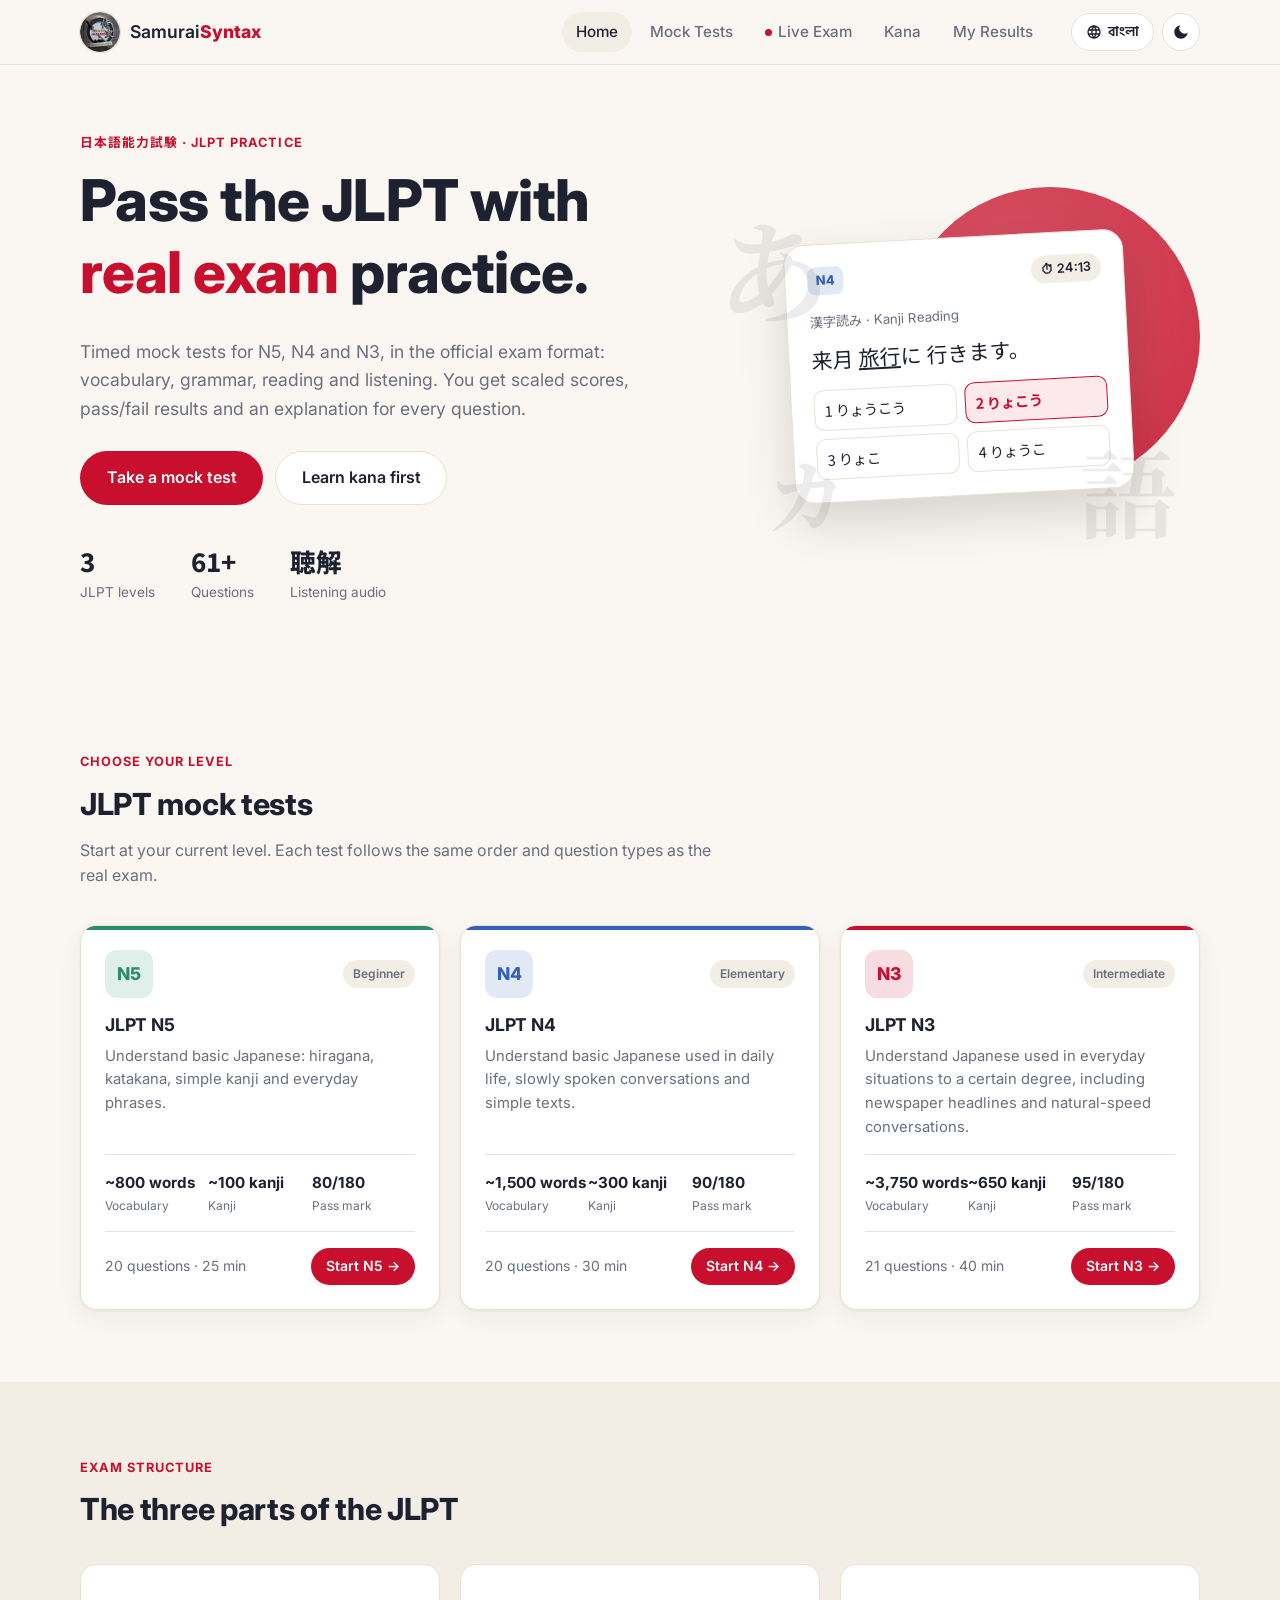
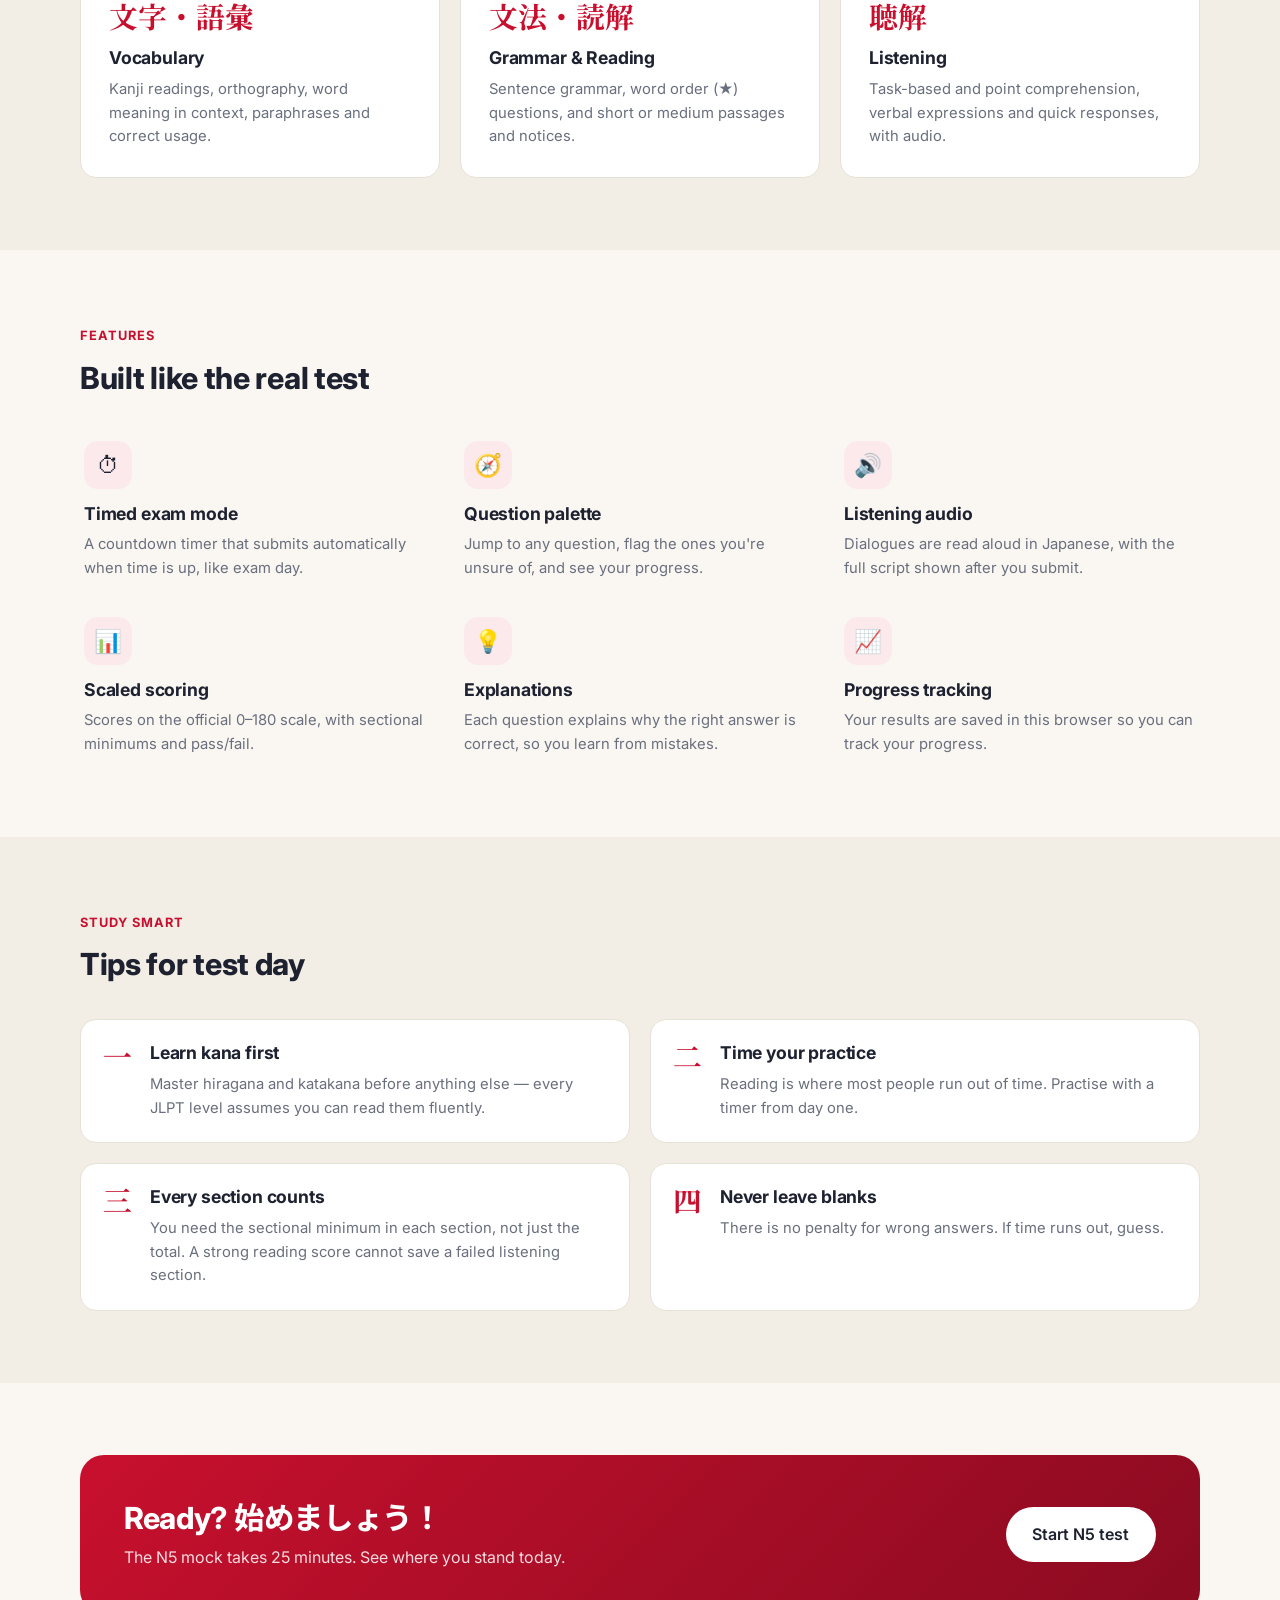
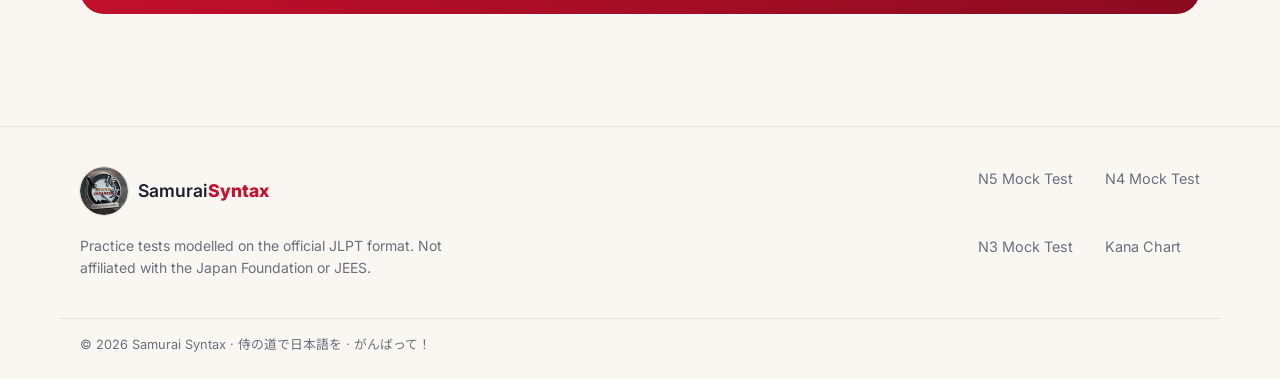
==== index.html @ bc988da0 "Samurai Syntax JLPT mock test site with N5 model tests 01-03 Co-Authored-By: Claude Opus 5.5 <norepl" ====
<!DOCTYPE html>
<html lang="en">
<head>
  <meta charset="UTF-8">
  <meta name="viewport" content="width=device-width, initial-scale=1.0">
  <title>Samurai Syntax — JLPT Mock Tests</title>
  <meta name="description" content="Samurai Syntax — free JLPT N5, N4 and N3 mock tests with timer, listening audio, scaled scoring and detailed explanations.">
  <link rel="icon" type="image/png" sizes="32x32" href="images/favicon-32.png">
  <link rel="icon" type="image/png" sizes="192x192" href="images/favicon-192.png">
  <link rel="apple-touch-icon" href="images/favicon-180.png">
  <link rel="preconnect" href="https://fonts.googleapis.com">
  <link rel="preconnect" href="https://fonts.gstatic.com" crossorigin>
  <link href="https://fonts.googleapis.com/css2?family=Inter:wght@400;500;600;700;800&family=Hind+Siliguri:wght@400;500;600;700&family=Noto+Sans+JP:wght@400;500;700&family=Noto+Serif+JP:wght@600;700&display=swap" rel="stylesheet">
  <link rel="stylesheet" href="style.css">
  <script>
    // Apply saved theme before paint to avoid a flash
    try {
      const t = localStorage.getItem('nd-theme');
      if (t) document.documentElement.dataset.theme = t;
      document.documentElement.lang = localStorage.getItem('nd-lang') || 'en';
    } catch (e) {}
  </script>
</head>
<body>
  <header class="nav">
    <div class="nav-inner">
      <a href="#/" class="logo">
        <img class="logo-mark" src="images/favicon-192.png" alt="Samurai Syntax logo" width="40" height="40">
        <span class="logo-text">Samurai<b>Syntax</b></span>
      </a>
      <nav class="nav-links" id="navLinks">
        <a href="#/" data-route="home" data-i18n="nav.home">Home</a>
        <a href="#/tests" data-route="tests" data-i18n="nav.tests">Mock Tests</a>
        <a href="#/live" data-route="live" data-i18n="nav.live" class="nav-live">Live Exam</a>
        <a href="#/study" data-route="study" data-i18n="nav.study">Kana</a>
        <a href="#/history" data-route="history" data-i18n="nav.history">My Results</a>
      </nav>
      <div class="nav-actions">
        <button class="lang-btn" id="langToggle" data-i18n-attr="aria-label:lang.title">
          <svg viewBox="0 0 24 24" width="16" height="16" aria-hidden="true"><path fill="none" stroke="currentColor" stroke-width="2" stroke-linecap="round" stroke-linejoin="round" d="M12 21a9 9 0 1 0 0-18 9 9 0 0 0 0 18zM3.6 9h16.8M3.6 15h16.8M12 3a14 14 0 0 1 0 18M12 3a14 14 0 0 0 0 18"/></svg>
          <span data-i18n="lang.switch">বাংলা</span>
        </button>
        <button class="icon-btn" id="themeToggle" data-i18n-attr="aria-label:theme" aria-label="Toggle dark mode" title="Toggle dark mode">
          <svg class="i-moon" viewBox="0 0 24 24" width="18" height="18"><path fill="currentColor" d="M21 12.8A9 9 0 1 1 11.2 3a7 7 0 0 0 9.8 9.8z"/></svg>
          <svg class="i-sun" viewBox="0 0 24 24" width="18" height="18"><circle cx="12" cy="12" r="4.5" fill="currentColor"/><g stroke="currentColor" stroke-width="2" stroke-linecap="round"><path d="M12 2v2M12 20v2M4.9 4.9l1.4 1.4M17.7 17.7l1.4 1.4M2 12h2M20 12h2M4.9 19.1l1.4-1.4M17.7 6.3l1.4-1.4"/></g></svg>
        </button>
        <button class="icon-btn menu-btn" id="menuBtn" data-i18n-attr="aria-label:menu" aria-label="Open menu">
          <svg viewBox="0 0 24 24" width="20" height="20"><path stroke="currentColor" stroke-width="2" stroke-linecap="round" d="M4 7h16M4 12h16M4 17h16"/></svg>
        </button>
      </div>
    </div>
  </header>

  <main id="app"></main>

  <footer class="footer" id="footer">
    <div class="footer-inner">
      <div>
        <a href="#/" class="logo"><img class="logo-mark" src="images/favicon-192.png" alt="Samurai Syntax logo" width="40" height="40"><span class="logo-text">Samurai<b>Syntax</b></span></a>
        <p class="muted" data-i18n="footer.about">Practice tests modelled on the official JLPT format. Not affiliated with the Japan Foundation or JEES.</p>
      </div>
      <div class="footer-links">
        <a href="#/test/N5" data-i18n="footer.mock" data-i18n-arg="N5">N5 Mock Test</a>
        <a href="#/test/N4" data-i18n="footer.mock" data-i18n-arg="N4">N4 Mock Test</a>
        <a href="#/test/N3" data-i18n="footer.mock" data-i18n-arg="N3">N3 Mock Test</a>
        <a href="#/study" data-i18n="footer.kana">Kana Chart</a>
      </div>
    </div>
    <p class="footer-copy">© <span id="year"></span> Samurai Syntax · 侍の道で日本語を · がんばって！</p>
  </footer>

  <div class="modal" id="modal" hidden>
    <div class="modal-card" role="dialog" aria-modal="true">
      <h3 id="modalTitle"></h3>
      <p id="modalText"></p>
      <div class="modal-actions">
        <button class="btn btn-ghost" id="modalCancel" data-i18n="modal.cancel">Cancel</button>
        <button class="btn btn-primary" id="modalOk">OK</button>
      </div>
    </div>
  </div>

  <script src="data.js"></script>
  <script src="i18n.js"></script>
  <script src="live-config.js"></script>
  <script src="live.js"></script>
  <script src="app.js"></script>
</body>
</html>
---- style.css ----
/* ===== Design tokens ===== */
:root {
  --bg: #faf7f2;
  --bg-alt: #f3eee5;
  --surface: #ffffff;
  --ink: #1d2130;
  --muted: #6a6f7e;
  --line: #e7e1d6;
  --accent: #c8102e;
  --accent-ink: #ffffff;
  --accent-soft: #fbe9ec;
  --ok: #2e7d5b;
  --ok-soft: #e4f3ec;
  --bad: #c0392b;
  --bad-soft: #fbe7e4;
  --warn: #b7791f;
  --n5: #2e8b6e;
  --n4: #3461b8;
  --n3: #c8102e;
  --shadow: 0 1px 2px rgba(29, 33, 48, .05), 0 8px 24px rgba(29, 33, 48, .06);
  --radius: 16px;
  --font: 'Inter', 'Hind Siliguri', 'Noto Sans JP', system-ui, -apple-system, sans-serif;
  --font-jp: 'Noto Sans JP', 'Hiragino Kaku Gothic ProN', 'Yu Gothic', sans-serif;
  --font-serif: 'Noto Serif JP', serif;
  color-scheme: light;
}

@media (prefers-color-scheme: dark) {
  :root:not([data-theme="light"]) {
    --bg: #12141b;
    --bg-alt: #171a23;
    --surface: #1c1f2a;
    --ink: #ece9e2;
    --muted: #9a9eab;
    --line: #2b2f3c;
    --accent: #ff4d5e;
    --accent-ink: #1a0b0e;
    --accent-soft: #3a1a20;
    --ok: #4cc391;
    --ok-soft: #173229;
    --bad: #ff6b5e;
    --bad-soft: #3a1d1b;
    --warn: #f0b44c;
    --n5: #4cc391;
    --n4: #6f9bff;
    --n3: #ff4d5e;
    --shadow: 0 1px 2px rgba(0, 0, 0, .3), 0 8px 24px rgba(0, 0, 0, .25);
    color-scheme: dark;
  }
}

:root[data-theme="dark"] {
  --bg: #12141b;
  --bg-alt: #171a23;
  --surface: #1c1f2a;
  --ink: #ece9e2;
  --muted: #9a9eab;
  --line: #2b2f3c;
  --accent: #ff4d5e;
  --accent-ink: #1a0b0e;
  --accent-soft: #3a1a20;
  --ok: #4cc391;
  --ok-soft: #173229;
  --bad: #ff6b5e;
  --bad-soft: #3a1d1b;
  --warn: #f0b44c;
  --n5: #4cc391;
  --n4: #6f9bff;
  --n3: #ff4d5e;
  --shadow: 0 1px 2px rgba(0, 0, 0, .3), 0 8px 24px rgba(0, 0, 0, .25);
  color-scheme: dark;
}

/* ===== Base ===== */
*, *::before, *::after { box-sizing: border-box; }
html { scroll-behavior: smooth; }
body {
  margin: 0;
  font-family: var(--font);
  background: var(--bg);
  color: var(--ink);
  line-height: 1.6;
  -webkit-font-smoothing: antialiased;
  min-height: 100vh;
  display: flex;
  flex-direction: column;
}
main { flex: 1; }
a { color: inherit; text-decoration: none; }
h1, h2, h3 { line-height: 1.25; margin: 0 0 .5em; letter-spacing: -.01em; }
h1 { font-size: clamp(1.8rem, 4vw, 2.6rem); font-weight: 800; }
h2 { font-size: clamp(1.4rem, 3vw, 1.9rem); font-weight: 750; }
h3 { font-size: 1.1rem; font-weight: 700; }
p { margin: 0 0 1em; }
button { font: inherit; color: inherit; cursor: pointer; }
kbd {
  font-family: inherit; font-size: .75em; padding: 1px 6px;
  border: 1px solid var(--line); border-bottom-width: 2px; border-radius: 4px; background: var(--surface);
}
.jp { font-family: var(--font-jp); }
.muted { color: var(--muted); }
.small { font-size: .875rem; }
.center { text-align: center; }
.right { text-align: right; }
.mt-lg { margin-top: 1.75rem; }
.mt-xl { margin-top: 3rem; }
.accent { color: var(--accent); }
.container { width: 100%; max-width: 1160px; margin: 0 auto; padding: 0 20px; }
:focus-visible { outline: 2px solid var(--accent); outline-offset: 2px; }

/* ===== Buttons ===== */
.btn {
  display: inline-flex; align-items: center; justify-content: center; gap: .4em;
  padding: .7em 1.25em; border-radius: 999px; border: 1px solid transparent;
  font-weight: 600; font-size: .95rem; transition: transform .15s, background .15s, border-color .15s, opacity .15s;
  white-space: nowrap;
}
.btn:active { transform: translateY(1px); }
.btn:disabled { opacity: .4; cursor: not-allowed; }
.btn-primary { background: var(--accent); color: var(--accent-ink); }
.btn-primary:hover:not(:disabled) { filter: brightness(1.08); }
.btn-ghost { background: var(--surface); border-color: var(--line); }
.btn-ghost:hover:not(:disabled) { border-color: var(--ink); }
.btn-light { background: #fff; color: #1d2130; }
.btn-sm { padding: .45em 1em; font-size: .875rem; }
.btn-lg { padding: .85em 1.6em; font-size: 1rem; }
.btn-block { width: 100%; }
.icon-btn {
  display: grid; place-items: center; width: 38px; height: 38px; border-radius: 50%;
  border: 1px solid var(--line); background: var(--surface);
}
.icon-btn:hover { border-color: var(--ink); }
.lang-btn {
  display: inline-flex; align-items: center; gap: 6px; height: 38px; padding: 0 14px; border-radius: 999px;
  border: 1px solid var(--line); background: var(--surface); font-weight: 600; font-size: .875rem;
  font-family: 'Hind Siliguri', var(--font);
}
.lang-btn:hover { border-color: var(--accent); color: var(--accent); }

/* Bangla: Hind Siliguri first, a little more line height for the taller script */
:root:lang(bn) { --font: 'Hind Siliguri', 'Inter', 'Noto Sans JP', system-ui, sans-serif; }
:lang(bn) body { line-height: 1.7; }
:lang(bn) h1, :lang(bn) h2, :lang(bn) h3 { line-height: 1.35; letter-spacing: 0; }
:lang(bn) .eyebrow { letter-spacing: .02em; }
.i-sun { display: none; }
:root[data-theme="dark"] .i-sun { display: block; }
:root[data-theme="dark"] .i-moon { display: none; }
@media (prefers-color-scheme: dark) {
  :root:not([data-theme="light"]) .i-sun { display: block; }
  :root:not([data-theme="light"]) .i-moon { display: none; }
}

/* ===== Nav ===== */
.nav {
  position: sticky; top: 0; z-index: 50;
  background: color-mix(in srgb, var(--bg) 85%, transparent);
  backdrop-filter: blur(12px);
  border-bottom: 1px solid var(--line);
}
.nav-inner { max-width: 1160px; margin: 0 auto; padding: 0 20px; height: 64px; display: flex; align-items: center; gap: 24px; }
.logo { display: inline-flex; align-items: center; gap: 10px; font-weight: 600; font-size: 1.1rem; }
.logo b { color: var(--accent); font-weight: 800; }
.logo-mark {
  display: block; width: 40px; height: 40px; border-radius: 50%; object-fit: cover; flex: none;
  box-shadow: 0 0 0 1px var(--line);
  transition: transform .2s;
}
.logo:hover .logo-mark { transform: rotate(-8deg) scale(1.05); }
.footer .logo-mark { width: 48px; height: 48px; }
.nav-links { display: flex; gap: 4px; margin-left: auto; }
.nav-links a { padding: 8px 14px; border-radius: 999px; font-weight: 500; font-size: .95rem; color: var(--muted); }
.nav-links a:hover { color: var(--ink); }
.nav-links a.active { color: var(--ink); background: var(--bg-alt); }
.nav-actions { display: flex; gap: 8px; }
.menu-btn { display: none; }
body.in-exam .nav, body.in-exam .footer { display: none; }

/* ===== Hero ===== */
.hero { padding: 64px 0 72px; overflow: hidden; }
.hero-grid { display: grid; grid-template-columns: 1.1fr .9fr; gap: 48px; align-items: center; }
.eyebrow {
  display: inline-block; font-size: .8rem; font-weight: 700; letter-spacing: .08em;
  text-transform: uppercase; color: var(--accent); margin-bottom: 12px;
}
.hero h1 { font-size: clamp(2.2rem, 5.5vw, 3.6rem); }
.lead { font-size: 1.1rem; color: var(--muted); max-width: 560px; }
.hero-cta { display: flex; gap: 12px; flex-wrap: wrap; margin: 28px 0 36px; }
.hero-stats { display: flex; gap: 36px; list-style: none; padding: 0; margin: 0; flex-wrap: wrap; }
.hero-stats li { display: flex; flex-direction: column; }
.hero-stats b { font-size: 1.6rem; font-weight: 800; font-family: var(--font-jp); }
.hero-stats span { font-size: .85rem; color: var(--muted); }

.hero-art { position: relative; min-height: 380px; display: grid; place-items: center; }
.sun {
  position: absolute; width: 300px; height: 300px; border-radius: 50%;
  background: radial-gradient(circle at 35% 35%, color-mix(in srgb, var(--accent) 80%, #fff), var(--accent));
  opacity: .9; right: 0; top: 10px;
}
.preview-card {
  position: relative; width: min(340px, 100%); background: var(--surface); border: 1px solid var(--line);
  border-radius: 20px; padding: 22px; box-shadow: 0 20px 50px rgba(0, 0, 0, .15); transform: rotate(-3deg);
}
.preview-top { display: flex; justify-content: space-between; align-items: center; margin-bottom: 14px; }
.timer-pill { font-size: .8rem; font-weight: 600; padding: 4px 10px; border-radius: 999px; background: var(--bg-alt); }
.preview-q { font-size: 1.3rem; margin: 8px 0 14px; }
.preview-opts { display: grid; grid-template-columns: 1fr 1fr; gap: 8px; font-family: var(--font-jp); font-size: .9rem; }
.preview-opts span { padding: 8px 10px; border: 1px solid var(--line); border-radius: 10px; }
.preview-opts .on { border-color: var(--accent); background: var(--accent-soft); color: var(--accent); font-weight: 700; }
.float-kana {
  position: absolute; font-family: var(--font-serif); font-weight: 700; color: var(--ink); opacity: .08;
  animation: float 6s ease-in-out infinite;
}
.k1 { font-size: 7rem; left: 0; top: 0; }
.k2 { font-size: 5rem; left: 10%; bottom: 0; animation-delay: -2s; }
.k3 { font-size: 6rem; right: 5%; bottom: -10px; animation-delay: -4s; }
@keyframes float { 50% { transform: translateY(-14px); } }

/* ===== Sections ===== */
.section { padding: 72px 0; }
.section.tight { padding: 32px 0 72px; }
.section.alt { background: var(--bg-alt); }
.section-head { max-width: 640px; margin-bottom: 36px; }
.page-head { padding: 48px 0 16px; }
.back { display: inline-block; font-size: .9rem; color: var(--muted); margin-bottom: 16px; }
.back:hover { color: var(--ink); }

.card {
  background: var(--surface); border: 1px solid var(--line); border-radius: var(--radius);
  padding: 24px; box-shadow: var(--shadow);
}

/* Level cards */
.level-grid { display: grid; grid-template-columns: repeat(3, 1fr); gap: 20px; }
.level-card {
  position: relative; display: flex; flex-direction: column; background: var(--surface);
  border: 1px solid var(--line); border-radius: var(--radius); padding: 24px; box-shadow: var(--shadow);
  transition: transform .2s, box-shadow .2s; overflow: hidden;
}
.level-card::before { content: ''; position: absolute; inset: 0 0 auto; height: 4px; background: var(--c); }
.level-card:hover { transform: translateY(-4px); box-shadow: 0 16px 40px rgba(0, 0, 0, .1); }
.level-head { display: flex; justify-content: space-between; align-items: center; margin-bottom: 16px; }
.level-badge {
  display: inline-grid; place-items: center; min-width: 48px; height: 48px; padding: 0 8px; border-radius: 12px;
  background: color-mix(in srgb, var(--c, var(--accent)) 14%, transparent); color: var(--c, var(--accent));
  font-weight: 800; font-size: 1.1rem;
}
.level-badge.sm { min-width: 36px; height: 28px; font-size: .8rem; border-radius: 8px; }
.level-badge.lg { min-width: 72px; height: 72px; font-size: 1.6rem; border-radius: 18px; }
.chip { font-size: .75rem; font-weight: 600; padding: 4px 10px; border-radius: 999px; background: var(--bg-alt); color: var(--muted); }
.level-card p { font-size: .925rem; flex: 1; }
.level-facts { list-style: none; padding: 16px 0; margin: 0 0 16px; display: grid; grid-template-columns: repeat(3, 1fr); border-block: 1px solid var(--line); }
.level-facts li { display: flex; flex-direction: column; }
.level-facts b { font-size: .95rem; }
.level-facts span { font-size: .75rem; color: var(--muted); }
.level-foot { display: flex; justify-content: space-between; align-items: center; gap: 8px; flex-wrap: wrap; }

/* Format */
.format-grid, .feature-grid { display: grid; grid-template-columns: repeat(3, 1fr); gap: 20px; }
.format-card { background: var(--surface); border-radius: var(--radius); padding: 28px; border: 1px solid var(--line); }
.format-jp { display: block; font-family: var(--font-serif); font-size: 1.8rem; font-weight: 700; color: var(--accent); margin-bottom: 8px; }
.feature { padding: 8px 4px; }
.feature-icon {
  display: grid; place-items: center; width: 48px; height: 48px; border-radius: 14px;
  background: var(--accent-soft); font-size: 1.4rem; margin-bottom: 14px;
}
.feature p, .format-card p { font-size: .925rem; margin: 0; }

.tips-grid { display: grid; grid-template-columns: repeat(2, 1fr); gap: 20px; }
.tip { display: flex; gap: 18px; background: var(--surface); padding: 22px; border-radius: var(--radius); border: 1px solid var(--line); }
.tip-num { font-family: var(--font-serif); font-size: 1.8rem; font-weight: 700; color: var(--accent); line-height: 1; }
.tip p { margin: 0; font-size: .925rem; }

.cta-band {
  display: flex; justify-content: space-between; align-items: center; gap: 24px; flex-wrap: wrap;
  padding: 44px; border-radius: 24px; color: #fff;
  background: linear-gradient(135deg, #c8102e, #8a0b20);
}
.cta-band h2 { margin-bottom: .25em; }
.cta-band p { margin: 0; opacity: .85; }

/* Tables */
.table-wrap { overflow-x: auto; background: var(--surface); border: 1px solid var(--line); border-radius: var(--radius); }
.table { width: 100%; border-collapse: collapse; font-size: .925rem; }
.table th, .table td { padding: 14px 18px; text-align: left; border-bottom: 1px solid var(--line); vertical-align: middle; }
.table th { font-size: .75rem; text-transform: uppercase; letter-spacing: .06em; color: var(--muted); font-weight: 600; }
.table tr:last-child td { border-bottom: 0; }
.table.compact td { padding: 10px 0; }
.table .total td { font-weight: 700; }
.table .right { text-align: right; }

/* ===== Level page ===== */
.level-title { display: flex; gap: 20px; align-items: center; }
.level-title h1 { margin-bottom: .2em; }
.level-title p { margin: 0; }
.level-layout { display: grid; grid-template-columns: 1fr 360px; gap: 28px; align-items: start; }
.level-layout aside { display: grid; gap: 20px; }
.start-card { border-top: 4px solid var(--c); }
.start-facts { display: grid; grid-template-columns: repeat(3, 1fr); list-style: none; padding: 0; margin: 20px 0 24px; gap: 12px; }
.start-facts li { background: var(--bg-alt); border-radius: 12px; padding: 14px; text-align: center; }
.start-facts b { display: block; font-size: 1.6rem; font-weight: 800; }
.start-facts span { font-size: .8rem; color: var(--muted); }
.start-card .small { margin: 12px 0 0; }
.section-list { display: grid; gap: 12px; }
.section-item {
  display: flex; align-items: center; gap: 18px; padding: 18px 20px; background: var(--surface);
  border: 1px solid var(--line); border-radius: var(--radius); transition: border-color .15s, transform .15s;
}
.section-item:hover { border-color: var(--c, var(--accent)); transform: translateX(4px); }
.section-jp { font-size: 1.15rem; font-weight: 700; color: var(--c, var(--accent)); min-width: 96px; }
.section-info { flex: 1; display: flex; flex-direction: column; }
.section-meta { font-size: .85rem; font-weight: 600; white-space: nowrap; }
.score-row { display: flex; justify-content: space-between; gap: 12px; padding: 8px 0; border-bottom: 1px dashed var(--line); font-size: .925rem; }
.score-row:last-child { border-bottom: 0; }

/* ===== Exam ===== */
.exam-bar { position: sticky; top: 0; z-index: 40; background: var(--surface); border-bottom: 1px solid var(--line); }
.exam-bar-inner { display: flex; align-items: center; gap: 16px; height: 64px; }
.exam-title { display: flex; align-items: center; gap: 12px; flex: 1; min-width: 0; }
.exam-title div { display: flex; flex-direction: column; line-height: 1.3; min-width: 0; }
.exam-title small { white-space: nowrap; overflow: hidden; text-overflow: ellipsis; }
.timer {
  font-variant-numeric: tabular-nums; font-weight: 700; font-size: 1.15rem;
  padding: 6px 14px; border-radius: 10px; background: var(--bg-alt);
}
.timer.warn { color: var(--warn); }
.timer.danger { color: #fff; background: var(--bad); animation: pulse 1s infinite; }
@keyframes pulse { 50% { opacity: .7; } }
.exam-progress { height: 3px; background: var(--line); }
.exam-progress span { display: block; height: 100%; background: var(--c); transition: width .3s; }

.exam-body { display: grid; grid-template-columns: 1fr 300px; gap: 24px; padding-top: 28px; padding-bottom: 60px; align-items: start; }
.q-card { background: var(--surface); border: 1px solid var(--line); border-radius: var(--radius); padding: 28px; box-shadow: var(--shadow); scroll-margin-top: 80px; }
.q-meta { display: flex; justify-content: space-between; gap: 12px; align-items: center; flex-wrap: wrap; margin-bottom: 14px; }
.q-type { font-weight: 700; font-size: .85rem; padding: 5px 12px; border-radius: 999px; background: color-mix(in srgb, var(--c) 12%, transparent); color: var(--c); }
.q-type .jp { color: inherit; opacity: .75; font-weight: 500; }
.q-instr { color: var(--muted); font-size: .925rem; border-left: 3px solid var(--line); padding-left: 12px; }
.passage {
  background: var(--bg-alt); border-radius: 12px; padding: 18px 20px; margin-bottom: 20px;
  font-size: 1.05rem; line-height: 2; white-space: normal;
}
.notice { border: 2px solid var(--ink); border-radius: 8px; padding: 14px 18px; background: var(--surface); line-height: 1.9; display: inline-block; }
.q-text { font-size: 1.35rem; line-height: 1.9; margin: 8px 0 22px; }
.q-text u { text-decoration-thickness: 2px; text-underline-offset: 5px; text-decoration-color: var(--accent); }
.q-text small { display: block; font-size: .95rem; color: var(--muted); margin-top: 6px; }
.opts { display: grid; gap: 10px; }
.opt {
  display: flex; align-items: center; gap: 14px; width: 100%; text-align: left;
  padding: 14px 16px; border-radius: 12px; border: 1.5px solid var(--line); background: var(--surface);
  font-size: 1.05rem; transition: border-color .15s, background .15s;
}
.opt:hover:not(:disabled) { border-color: var(--c, var(--accent)); }
.opt.selected { border-color: var(--c); background: color-mix(in srgb, var(--c) 10%, transparent); }
.opt-num {
  display: grid; place-items: center; flex: none; width: 30px; height: 30px; border-radius: 50%;
  border: 1.5px solid var(--line); font-size: .85rem; font-weight: 700; font-family: var(--font);
}
.opt.selected .opt-num { background: var(--c); border-color: var(--c); color: #fff; }
.q-nav { display: flex; justify-content: space-between; gap: 10px; margin-top: 28px; padding-top: 20px; border-top: 1px solid var(--line); flex-wrap: wrap; }
.flag-btn.on { color: var(--warn); border-color: var(--warn); }
.kbd-hint { margin: 14px 0 0; text-align: center; }

.audio-box {
  display: flex; align-items: center; gap: 16px; padding: 16px; border-radius: 14px;
  background: color-mix(in srgb, var(--c) 8%, var(--surface)); border: 1px solid var(--line); margin-bottom: 16px;
}
.audio-box > div { flex: 1; display: flex; flex-direction: column; line-height: 1.4; }
.voice-note { color: var(--warn); margin-top: 4px; }
.play-btn {
  display: grid; place-items: center; width: 52px; height: 52px; border-radius: 50%; flex: none;
  border: 0; background: var(--c); color: #fff; transition: transform .15s;
}
.play-btn:hover:not(:disabled) { transform: scale(1.06); }
.play-btn:disabled { opacity: .4; cursor: not-allowed; }
.play-btn.playing { animation: ring 1.2s infinite; }
@keyframes ring {
  0% { box-shadow: 0 0 0 0 color-mix(in srgb, var(--c) 50%, transparent); }
  100% { box-shadow: 0 0 0 14px transparent; }
}
.script { background: var(--bg-alt); border-radius: 12px; padding: 14px 18px; margin-bottom: 16px; font-size: .95rem; }
.script p { margin: 0 0 6px; }
.script .narr { color: var(--muted); font-style: italic; }
.speaker {
  display: inline-grid; place-items: center; width: 24px; height: 24px; border-radius: 6px;
  font-size: .75rem; font-weight: 700; margin-right: 8px; color: #fff;
}
.speaker.m { background: var(--n4); }
.speaker.f { background: var(--n3); }

.palette {
  position: sticky; top: 92px; background: var(--surface); border: 1px solid var(--line);
  border-radius: var(--radius); padding: 20px; box-shadow: var(--shadow);
}
.pal-head { display: flex; justify-content: space-between; align-items: baseline; margin-bottom: 14px; }
.pal-sec { margin-bottom: 16px; }
.pal-title { font-size: .8rem; font-weight: 600; color: var(--muted); margin-bottom: 8px; }
.pal-grid { display: grid; grid-template-columns: repeat(5, 1fr); gap: 6px; }
.pal-btn {
  position: relative; aspect-ratio: 1; border-radius: 8px; border: 1.5px solid var(--line);
  background: var(--surface); font-size: .85rem; font-weight: 600;
}
.pal-btn:hover { border-color: var(--c); }
.pal-btn.done { background: var(--c); border-color: var(--c); color: #fff; }
.pal-btn.cur { outline: 2px solid var(--ink); outline-offset: 2px; }
.pal-btn.flag::after {
  content: ''; position: absolute; top: -4px; right: -4px; width: 10px; height: 10px;
  border-radius: 50%; background: var(--warn); border: 2px solid var(--surface);
}
.pal-legend { display: flex; flex-wrap: wrap; gap: 12px; padding-top: 14px; border-top: 1px solid var(--line); }
.pal-legend span { display: inline-flex; align-items: center; gap: 6px; }
.pal-legend i { width: 12px; height: 12px; border-radius: 3px; display: inline-block; }
.lg-done { background: var(--c); }
.lg-flag { background: var(--warn); border-radius: 50% !important; }
.lg-cur { outline: 2px solid var(--ink); outline-offset: 1px; }

/* ===== Results ===== */
.result-hero { display: flex; gap: 36px; align-items: center; padding: 32px; }
.ring { position: relative; flex: none; }
.ring svg { transform: rotate(-90deg); display: block; }
.ring circle { fill: none; stroke-width: 10; }
.ring-bg { stroke: var(--line); }
.ring-fg { stroke: var(--ok); stroke-linecap: round; transition: stroke-dashoffset 1s ease; }
.ring-fg.fail { stroke: var(--bad); }
.ring-label { position: absolute; inset: 0; display: flex; flex-direction: column; align-items: center; justify-content: center; }
.ring-label b { font-size: 2.2rem; font-weight: 800; line-height: 1; }
.ring-label span { font-size: .85rem; color: var(--muted); }
.result-info h1 { margin: 10px 0 8px; font-size: clamp(1.5rem, 3.5vw, 2.1rem); }
.result-info h1.pass { color: var(--ok); }
.result-info h1.fail { color: var(--bad); }
.result-info .level-badge { margin-right: 8px; }
.time-up { color: var(--warn); font-weight: 600; font-size: .925rem; }
.result-stats { display: flex; gap: 32px; list-style: none; padding: 0; margin: 8px 0 0; flex-wrap: wrap; }
.result-stats li { display: flex; flex-direction: column; }
.result-stats b { font-size: 1.3rem; }
.result-stats span { font-size: .8rem; color: var(--muted); }

.result-grid { display: grid; grid-template-columns: 1fr 1fr; gap: 20px; margin-top: 20px; }
.cat { margin-bottom: 20px; }
.cat:last-child { margin-bottom: 0; }
.cat-top { display: flex; justify-content: space-between; gap: 10px; flex-wrap: wrap; font-size: .925rem; margin-bottom: 8px; }
.bar { position: relative; height: 10px; border-radius: 999px; background: var(--bg-alt); margin-bottom: 6px; }
.bar span { display: block; height: 100%; border-radius: inherit; background: var(--ok); }
.bar span.bad { background: var(--bad); }
.min-mark { position: absolute; top: -4px; bottom: -4px; width: 2px; background: var(--ink); opacity: .5; }
.tag {
  display: inline-block; font-size: .72rem; font-weight: 700; padding: 3px 9px; border-radius: 999px;
  background: var(--bg-alt); color: var(--muted); white-space: nowrap;
}
.tag.ok { background: var(--ok-soft); color: var(--ok); }
.tag.bad { background: var(--bad-soft); color: var(--bad); }
.types { display: grid; gap: 12px; }
.type-row { display: grid; grid-template-columns: 1fr 100px 36px; gap: 12px; align-items: center; font-size: .9rem; }
.type-bar { height: 8px; background: var(--bg-alt); border-radius: 999px; overflow: hidden; }
.type-bar span { display: block; height: 100%; background: var(--ok); }
.type-bar span.mid { background: var(--warn); }
.type-bar span.bad { background: var(--bad); }
.result-actions { display: flex; gap: 12px; flex-wrap: wrap; margin: 28px 0 48px; }

.review-head { display: flex; justify-content: space-between; align-items: center; gap: 16px; flex-wrap: wrap; margin-bottom: 20px; }
.review-head h2 { margin: 0; }
.filters { display: flex; gap: 8px; flex-wrap: wrap; }
.chip-btn { padding: 6px 14px; border-radius: 999px; border: 1px solid var(--line); background: var(--surface); font-size: .85rem; font-weight: 500; }
.chip-btn.on { background: var(--ink); color: var(--bg); border-color: var(--ink); }
.review { display: grid; gap: 16px; }
.rv { background: var(--surface); border: 1px solid var(--line); border-left: 4px solid var(--line); border-radius: var(--radius); padding: 22px; }
.rv.ok { border-left-color: var(--ok); }
.rv.bad { border-left-color: var(--bad); }
.rv-head { display: flex; align-items: center; gap: 10px; margin-bottom: 12px; }
.rv-head .tag { margin-left: auto; }
.rv-num { display: grid; place-items: center; width: 28px; height: 28px; border-radius: 8px; background: var(--bg-alt); font-weight: 700; font-size: .85rem; }
.rv .q-text { font-size: 1.15rem; margin: 6px 0 14px; }
.rv-passage { margin-bottom: 12px; }
.rv-passage summary { cursor: pointer; font-size: .875rem; font-weight: 600; color: var(--c, var(--accent)); margin-bottom: 10px; }
.rv-opts { list-style: none; padding: 0; margin: 0 0 14px; display: grid; gap: 8px; }
.rv-opts li { display: flex; align-items: center; gap: 12px; padding: 10px 14px; border-radius: 10px; border: 1px solid var(--line); }
.rv-opts li small { margin-left: auto; font-weight: 700; font-size: .75rem; }
.rv-opts .correct { border-color: var(--ok); background: var(--ok-soft); }
.rv-opts .correct small, .rv-opts .correct .opt-num { color: var(--ok); border-color: var(--ok); }
.rv-opts .wrong { border-color: var(--bad); background: var(--bad-soft); }
.rv-opts .wrong small, .rv-opts .wrong .opt-num { color: var(--bad); border-color: var(--bad); }
.exp { margin: 0; padding: 14px 16px; background: var(--bg-alt); border-radius: 10px; font-size: .925rem; }
.empty { text-align: center; padding: 40px; }

/* ===== History ===== */
.stat-grid { display: grid; grid-template-columns: repeat(auto-fit, minmax(160px, 1fr)); gap: 16px; margin-bottom: 24px; }
.stat { background: var(--surface); border: 1px solid var(--line); border-radius: var(--radius); padding: 20px; border-top: 3px solid var(--c, var(--line)); }
.stat b { display: block; font-size: 1.8rem; font-weight: 800; }
.stat span { font-size: .85rem; color: var(--muted); }
.empty-state { text-align: center; max-width: 440px; margin: 0 auto; padding: 48px 32px; }
.empty-icon { display: grid; place-items: center; width: 72px; height: 72px; margin: 0 auto 16px; border-radius: 50%; background: var(--accent-soft); color: var(--accent); font-size: 2rem; font-weight: 700; }

/* ===== Study ===== */
.study-layout { display: grid; grid-template-columns: 1fr 300px; gap: 24px; align-items: start; }
.tabs { display: inline-flex; padding: 4px; border-radius: 999px; background: var(--bg-alt); margin-bottom: 20px; }
.tabs button { border: 0; background: none; padding: 8px 18px; border-radius: 999px; font-weight: 600; font-size: .9rem; color: var(--muted); }
.tabs button.on { background: var(--surface); color: var(--ink); box-shadow: var(--shadow); }
.kana-grid { display: grid; grid-template-columns: repeat(5, 1fr); gap: 8px; }
.kana {
  display: flex; flex-direction: column; align-items: center; justify-content: center; padding: 12px 4px;
  border-radius: 12px; border: 1px solid var(--line); background: var(--surface); transition: border-color .15s, transform .15s;
}
.kana:hover { border-color: var(--accent); transform: translateY(-2px); }
.kana .jp { font-size: 1.7rem; font-weight: 500; line-height: 1.2; }
.kana small { color: var(--muted); font-size: .8rem; }
.kana.empty { border: 0; background: none; }
.kana-heading { margin: 8px 0 12px; font-size: 1rem; }
#kanaGrid + .kana-heading { margin-top: 32px; padding-top: 24px; border-top: 1px solid var(--line); }
.quiz-toggle { display: inline-flex; align-items: center; gap: 8px; margin-top: 14px; color: var(--muted); cursor: pointer; }
.quiz-toggle input { accent-color: var(--accent); width: 16px; height: 16px; }
.quiz { position: sticky; top: 88px; text-align: center; }
.quiz-kana { font-size: 5rem; font-weight: 500; line-height: 1.2; margin: 12px 0 20px; }
.quiz-opts { display: grid; grid-template-columns: 1fr 1fr; gap: 10px; }
.quiz-opts .opt { justify-content: center; font-weight: 600; }
.opt.correct { border-color: var(--ok); background: var(--ok-soft); color: var(--ok); }
.opt.wrong { border-color: var(--bad); background: var(--bad-soft); color: var(--bad); }
.quiz-score { margin: 16px 0 0; min-height: 1.4em; }

/* ===== Modal ===== */
.modal { position: fixed; inset: 0; z-index: 100; display: grid; place-items: center; padding: 16px; background: rgba(10, 12, 18, .55); backdrop-filter: blur(3px); }
.modal[hidden] { display: none; }
.modal-card { width: min(420px, 100%); background: var(--surface); border-radius: var(--radius); padding: 28px; box-shadow: 0 30px 80px rgba(0, 0, 0, .3); }
.modal-card p { color: var(--muted); }
.modal-actions { display: flex; justify-content: flex-end; gap: 10px; margin-top: 20px; }

/* ===== Footer ===== */
.footer { border-top: 1px solid var(--line); padding: 40px 0 24px; margin-top: 40px; }
.footer-inner { max-width: 1160px; margin: 0 auto; padding: 0 20px; display: flex; justify-content: space-between; gap: 32px; flex-wrap: wrap; }
.footer-inner > div:first-child { max-width: 380px; }
.footer-inner p { font-size: .875rem; margin-top: 12px; }
.footer-links { display: grid; grid-template-columns: repeat(2, auto); gap: 8px 32px; font-size: .9rem; }
.footer-links a { color: var(--muted); }
.footer-links a:hover { color: var(--ink); }
.footer-copy { max-width: 1160px; margin: 24px auto 0; padding: 16px 20px 0; border-top: 1px solid var(--line); font-size: .8rem; color: var(--muted); }

/* ===== Responsive ===== */
@media (max-width: 960px) {
  .hero-grid { grid-template-columns: 1fr; }
  .hero-art { min-height: 320px; }
  .level-grid, .format-grid, .feature-grid { grid-template-columns: 1fr 1fr; }
  .level-layout, .exam-body, .study-layout { grid-template-columns: 1fr; }
  .palette, .quiz { position: static; }
  .pal-grid { grid-template-columns: repeat(auto-fill, minmax(40px, 1fr)); }
  .result-grid { grid-template-columns: 1fr; }
}

@media (max-width: 720px) {
  .container, .nav-inner, .footer-inner { padding-left: 16px; padding-right: 16px; }
  .menu-btn { display: grid; }
  .nav-links {
    position: absolute; top: 64px; left: 0; right: 0; flex-direction: column; gap: 0; padding: 8px 16px 16px;
    background: var(--bg); border-bottom: 1px solid var(--line); display: none;
  }
  body.menu-open .nav-links { display: flex; }
  .nav-links a { padding: 12px 14px; }
  .nav-actions { margin-left: auto; }
  .lang-btn { padding: 0 10px; }
  .lang-btn svg { display: none; }
  .hero { padding: 40px 0 48px; }
  .sun { width: 220px; height: 220px; }
  .level-grid, .format-grid, .feature-grid, .tips-grid { grid-template-columns: 1fr; }
  .section { padding: 52px 0; }
  .cta-band { padding: 28px; }
  .exam-bar-inner { gap: 10px; }
  .exam-title small { display: none; }
  .q-card { padding: 20px; }
  .q-text { font-size: 1.2rem; }
  .q-nav .btn { flex: 1; padding-left: .6em; padding-right: .6em; }
  .kbd-hint { display: none; }
  .result-hero { flex-direction: column; text-align: center; padding: 24px; }
  .result-stats { justify-content: center; }
  .section-item { flex-wrap: wrap; gap: 6px 14px; }
  .section-jp { min-width: 0; }
  .section-meta { width: 100%; }
  .type-row { grid-template-columns: 1fr 70px 32px; }
  .audio-box { flex-wrap: wrap; }
  .level-title { gap: 14px; }
  .level-badge.lg { min-width: 56px; height: 56px; font-size: 1.25rem; }
  .table th, .table td { padding: 12px 14px; }
}

/* ===== Live exams ===== */
.nav-live::before {
  content: ''; display: inline-block; width: 7px; height: 7px; border-radius: 50%;
  background: var(--accent); margin-right: 6px; vertical-align: middle; animation: pulse 1.6s infinite;
}
.container.narrow { max-width: 720px; }
.notice-bar {
  padding: 12px 16px; border-radius: 12px; font-size: .9rem; margin: 0 0 20px;
  background: color-mix(in srgb, var(--warn) 14%, var(--surface)); border: 1px solid color-mix(in srgb, var(--warn) 40%, transparent);
}
.pill {
  display: inline-flex; align-items: center; gap: 4px; padding: 3px 10px; border-radius: 999px;
  font-size: .78rem; font-weight: 700; background: var(--bg-alt); color: var(--muted); font-variant-numeric: tabular-nums;
}
.pill.live { background: var(--accent-soft); color: var(--accent); }
.pill.ended { opacity: .7; }
.live-list { display: grid; gap: 14px; }
.live-card {
  display: flex; align-items: center; gap: 18px; padding: 20px; background: var(--surface);
  border: 1px solid var(--line); border-left: 4px solid var(--c); border-radius: var(--radius); box-shadow: var(--shadow);
}
.live-info { flex: 1; min-width: 0; }
.live-info h3 { margin-bottom: 2px; }
.live-info p { margin: 0 0 8px; }
.live-join .level-title { margin-bottom: 14px; }
.rules { padding-left: 20px; margin: 0 0 24px; display: grid; gap: 6px; font-size: .95rem; }
.join-form { display: grid; gap: 14px; }
.join-form label { display: grid; gap: 6px; font-weight: 600; font-size: .9rem; }
.join-form input {
  font: inherit; padding: 12px 14px; border-radius: 10px; border: 1.5px solid var(--line);
  background: var(--bg); color: var(--ink);
}
.join-form input:focus { outline: none; border-color: var(--c, var(--accent)); }
.join-form input[readonly] { opacity: .7; }
.join-form p { margin: 0; min-height: 1.4em; }
.live-done h1 { margin-top: 8px; }
.live-score { display: flex; align-items: baseline; justify-content: center; gap: 6px; margin: 20px 0 4px; }
.live-score b { font-size: 3rem; font-weight: 800; line-height: 1; }
.live-score span { color: var(--muted); font-size: 1.2rem; }
.live-verdict { font-size: 1.3rem; font-weight: 800; margin: 0 0 6px; }
.live-verdict.pass { color: var(--ok); }
.live-verdict.fail { color: var(--bad); }
.spinner {
  width: 40px; height: 40px; margin: 8px auto 16px; border-radius: 50%;
  border: 4px solid var(--line); border-top-color: var(--accent); animation: spin .8s linear infinite;
}
@keyframes spin { to { transform: rotate(360deg); } }
.toast {
  position: fixed; left: 50%; bottom: 24px; z-index: 120; transform: translate(-50%, 20px);
  max-width: calc(100% - 32px); padding: 12px 18px; border-radius: 12px;
  background: var(--ink); color: var(--bg); font-size: .9rem; font-weight: 600;
  opacity: 0; pointer-events: none; transition: opacity .2s, transform .2s;
}
.toast.show { opacity: 1; transform: translate(-50%, 0); }
@media (max-width: 720px) {
  .live-card { flex-wrap: wrap; gap: 12px; }
  .live-action { width: 100%; }
  .live-action .btn { width: 100%; }
}

/* ===== Listening pictures ===== */
.q-image { display: block; width: 100%; max-width: 480px; margin: 4px auto 18px; border-radius: 12px; }
.opts.pics { grid-template-columns: repeat(2, 1fr); }
.opts.pics .opt { flex-direction: column; align-items: stretch; gap: 8px; padding: 10px; }
.opts.pics .opt img { width: 100%; height: auto; border-radius: 8px; }
.opts.pics .opt-num { align-self: flex-start; }
.opts.spoken { grid-template-columns: repeat(3, 1fr); }
.opts.spoken .opt { justify-content: center; font-size: 1.1rem; }
.opts.spoken .opt-num { width: 36px; height: 36px; font-size: 1rem; }
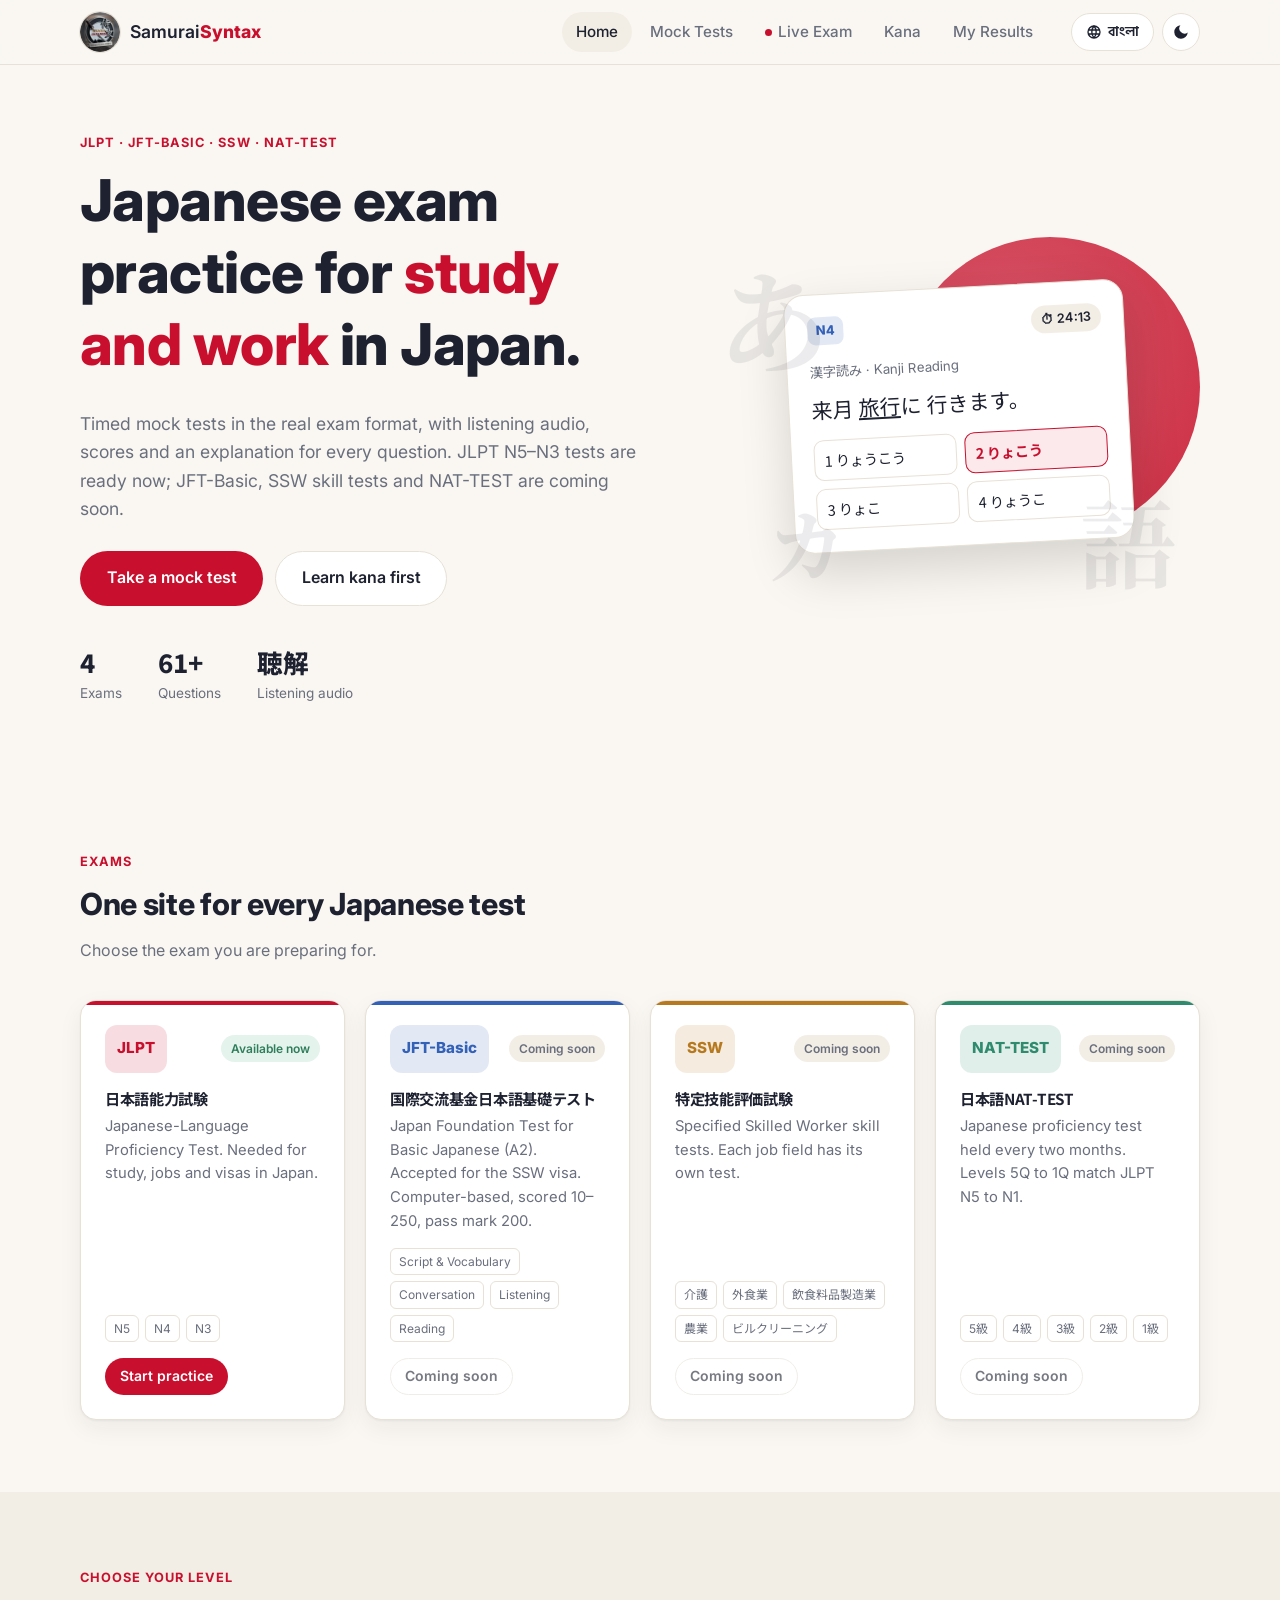
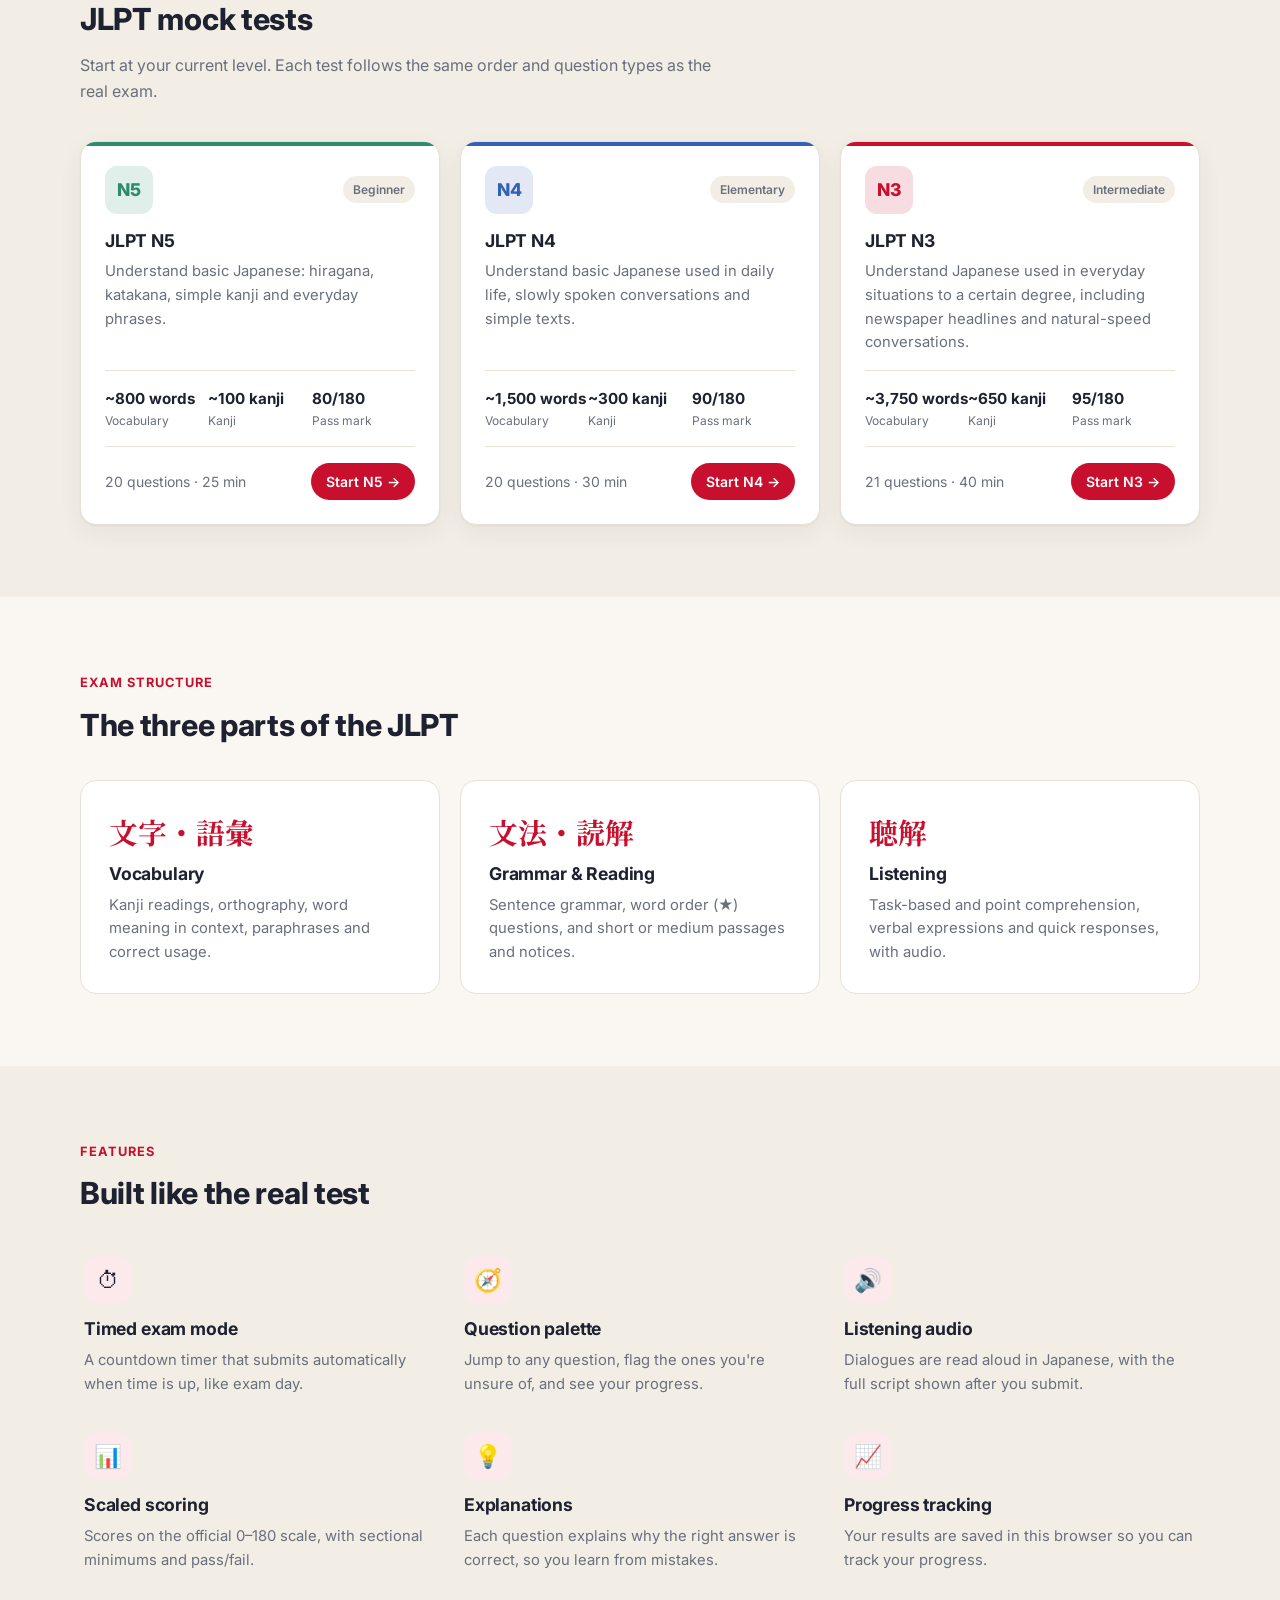
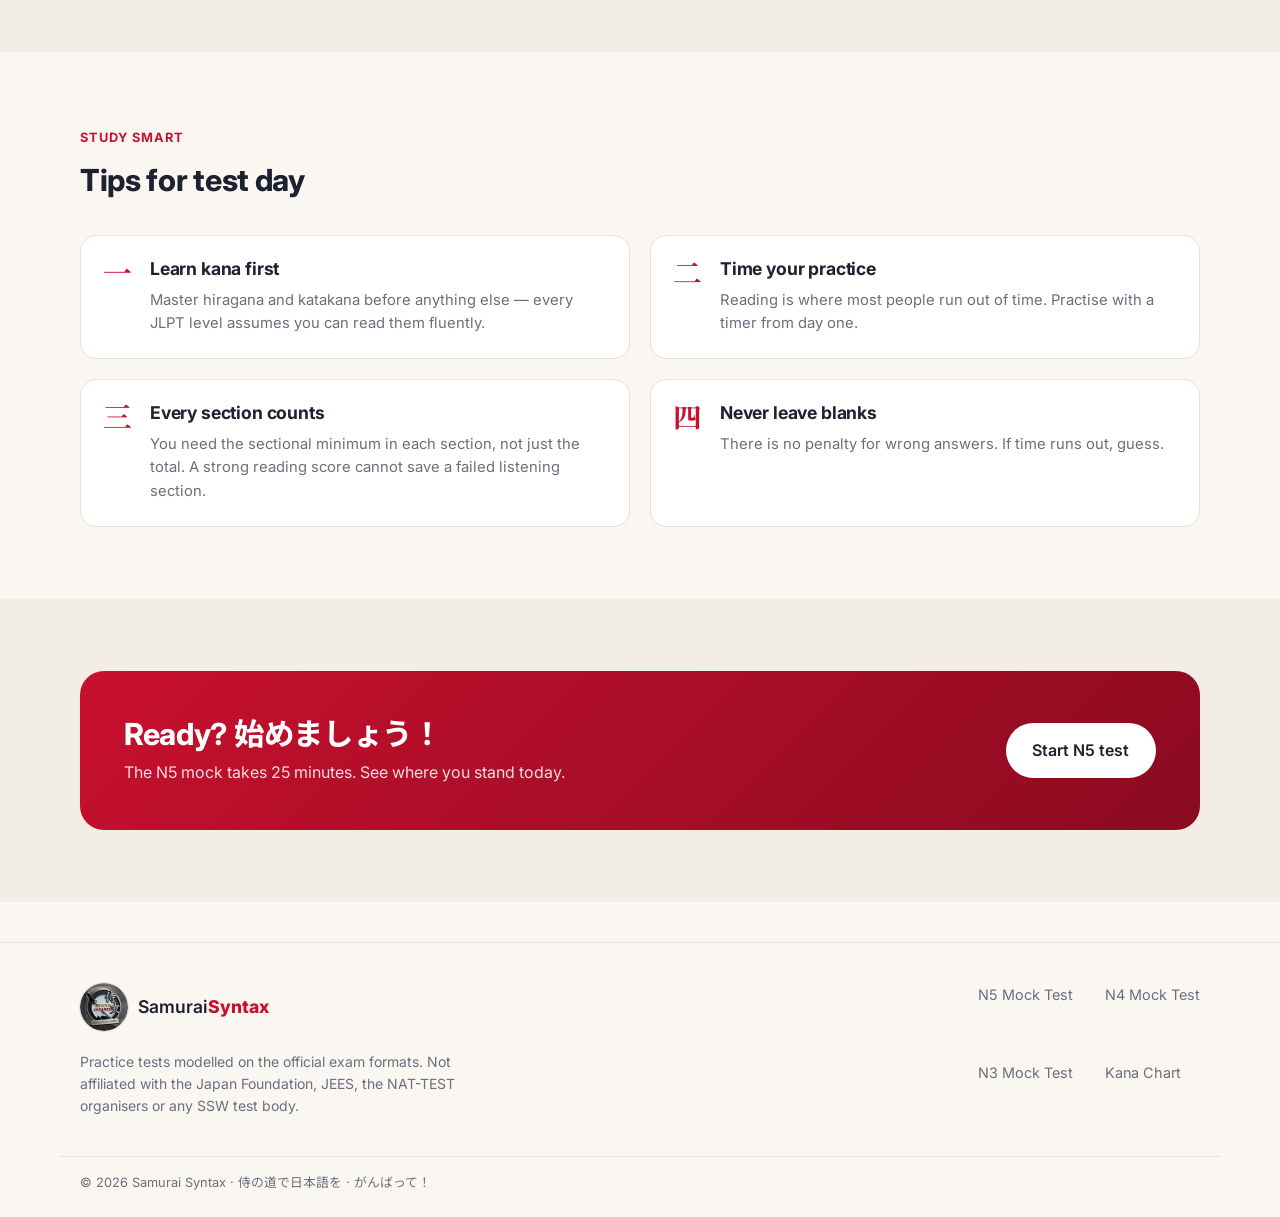
==== commit f5796e65: "Add JFT-Basic, SSW and NAT-TEST to home page and protect exams from copying Home page now lists all " ====
--- a/index.html
+++ b/index.html
@@ -3,8 +3,8 @@
 <head>
   <meta charset="UTF-8">
   <meta name="viewport" content="width=device-width, initial-scale=1.0">
-  <title>Samurai Syntax — JLPT Mock Tests</title>
-  <meta name="description" content="Samurai Syntax — free JLPT N5, N4 and N3 mock tests with timer, listening audio, scaled scoring and detailed explanations.">
+  <title>Samurai Syntax — Japanese Exam Mock Tests</title>
+  <meta name="description" content="Samurai Syntax — mock tests for JLPT, JFT-Basic, SSW skill tests and NAT-TEST, with timer, listening audio, scoring and detailed explanations.">
   <link rel="icon" type="image/png" sizes="32x32" href="images/favicon-32.png">
   <link rel="icon" type="image/png" sizes="192x192" href="images/favicon-192.png">
   <link rel="apple-touch-icon" href="images/favicon-180.png">
@@ -57,7 +57,7 @@
     <div class="footer-inner">
       <div>
         <a href="#/" class="logo"><img class="logo-mark" src="images/favicon-192.png" alt="Samurai Syntax logo" width="40" height="40"><span class="logo-text">Samurai<b>Syntax</b></span></a>
-        <p class="muted" data-i18n="footer.about">Practice tests modelled on the official JLPT format. Not affiliated with the Japan Foundation or JEES.</p>
+        <p class="muted" data-i18n="footer.about">Practice tests modelled on the official exam formats. Not affiliated with the Japan Foundation, JEES, the NAT-TEST organisers or any SSW test body.</p>
       </div>
       <div class="footer-links">
         <a href="#/test/N5" data-i18n="footer.mock" data-i18n-arg="N5">N5 Mock Test</a>
@@ -84,6 +84,7 @@
   <script src="i18n.js"></script>
   <script src="live-config.js"></script>
   <script src="live.js"></script>
+  <script src="protect.js"></script>
   <script src="app.js"></script>
 </body>
 </html>
--- a/style.css
+++ b/style.css
@@ -646,3 +646,37 @@
 .opts.spoken { grid-template-columns: repeat(3, 1fr); }
 .opts.spoken .opt { justify-content: center; font-size: 1.1rem; }
 .opts.spoken .opt-num { width: 36px; height: 36px; font-size: 1rem; }
+
+/* ===== Exam cards (home) ===== */
+.exam-grid { display: grid; grid-template-columns: repeat(4, 1fr); gap: 20px; }
+.exam-card .level-badge { font-size: .95rem; padding: 0 12px; }
+.exam-card h3 { font-size: .95rem; letter-spacing: -.02em; }
+.exam-card .btn { align-self: flex-start; }
+.exam-card .btn[aria-disabled="true"] { opacity: .6; cursor: default; pointer-events: none; }
+.chip-ready { background: var(--ok-soft); color: var(--ok); }
+.exam-chips { list-style: none; padding: 0; margin: 0 0 16px; display: flex; flex-wrap: wrap; gap: 6px; }
+.exam-chips li {
+  font-size: .75rem; padding: 3px 8px; border-radius: 6px; border: 1px solid var(--line);
+  color: var(--muted); font-family: var(--font), var(--font-jp);
+}
+@media (max-width: 960px) { .exam-grid { grid-template-columns: 1fr 1fr; } }
+@media (max-width: 720px) { .exam-grid { grid-template-columns: 1fr; } }
+
+/* ===== Exam protection ===== */
+body.in-exam { -webkit-user-select: none; user-select: none; -webkit-touch-callout: none; }
+body.in-exam img { -webkit-user-drag: none; pointer-events: none; }
+.watermark {
+  position: fixed; inset: 0; z-index: 90; pointer-events: none;
+  background-repeat: repeat; opacity: .14;
+}
+.shield { display: none; }
+body.shielded #app { filter: blur(18px); }
+body.shielded .shield {
+  display: grid; place-items: center; position: fixed; inset: 0; z-index: 110; width: 100%;
+  padding: 24px; border: 0; background: color-mix(in srgb, var(--bg) 70%, transparent);
+  color: var(--ink); font: 600 1.1rem/1.5 var(--font); text-align: center; cursor: pointer;
+}
+@media print {
+  body.in-exam * { display: none !important; }
+  body.in-exam::after { content: 'Printing is not allowed during the exam.'; display: block; padding: 40px; }
+}
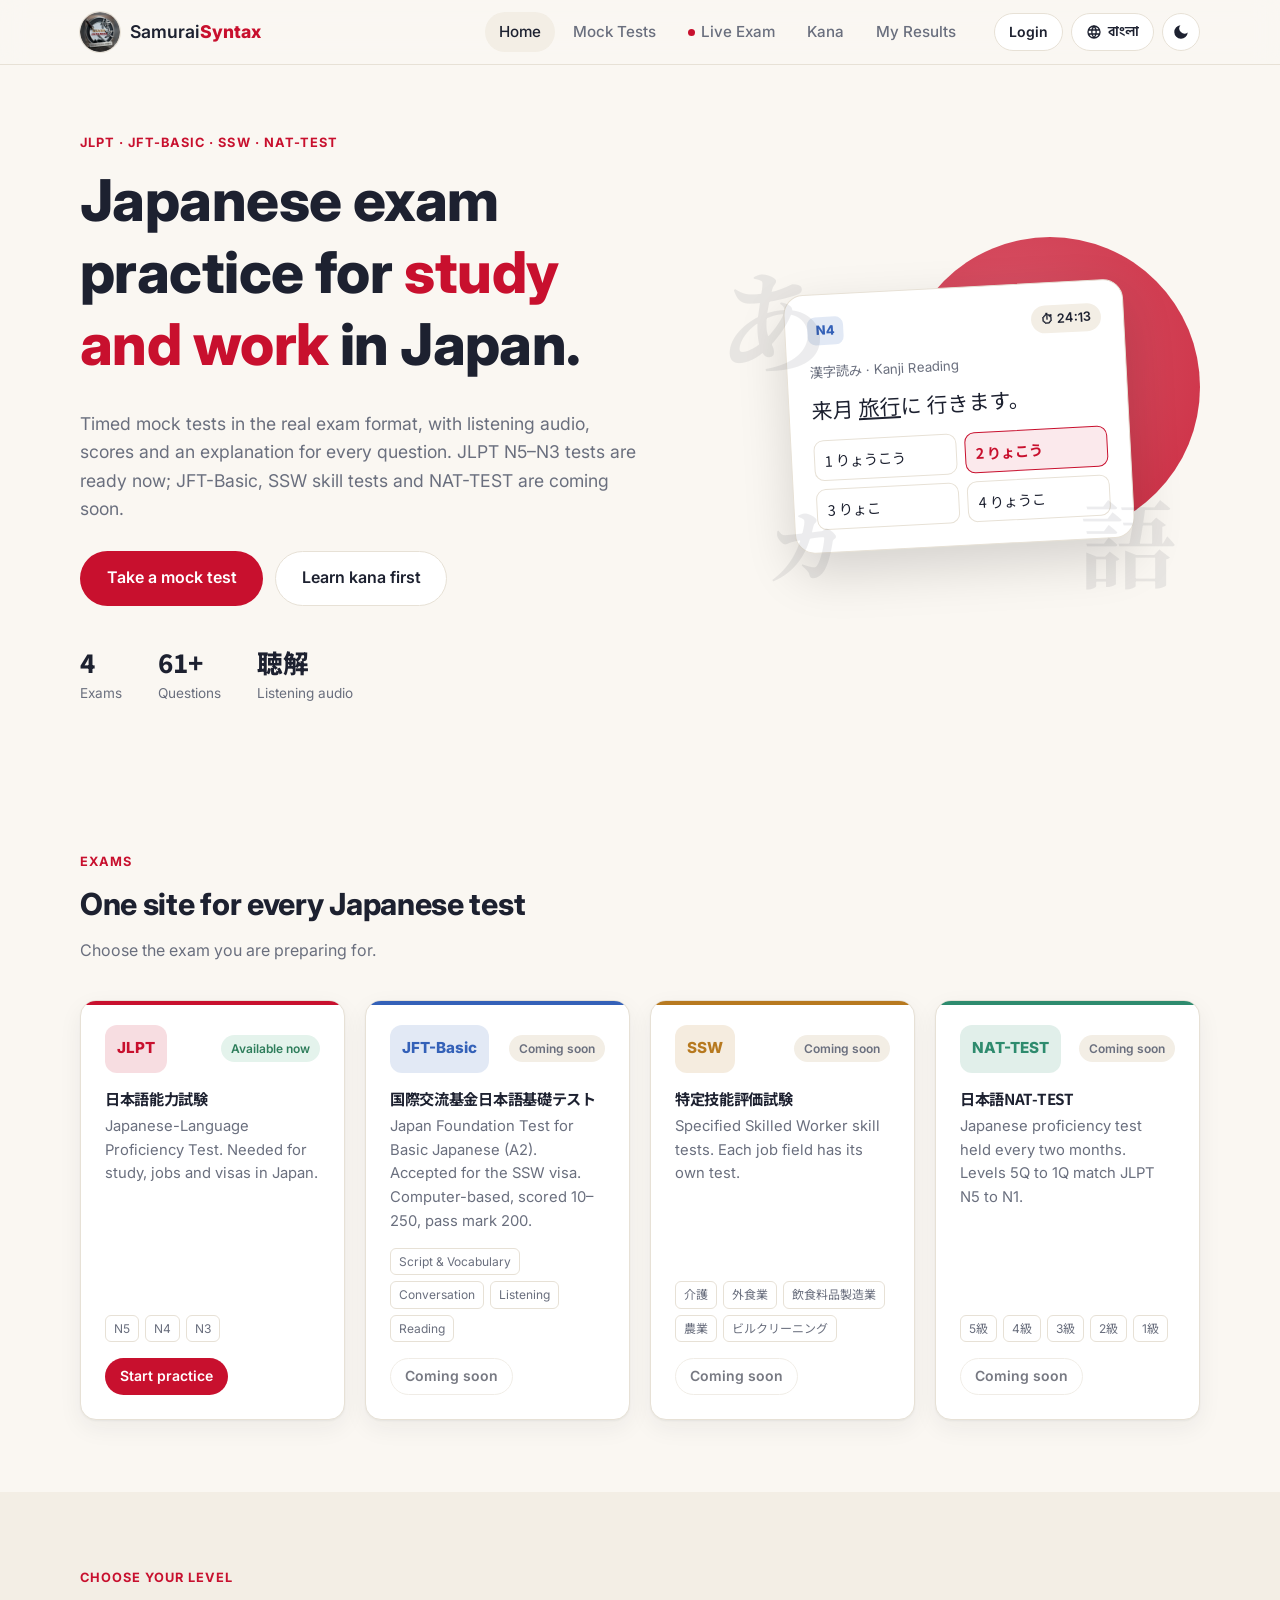
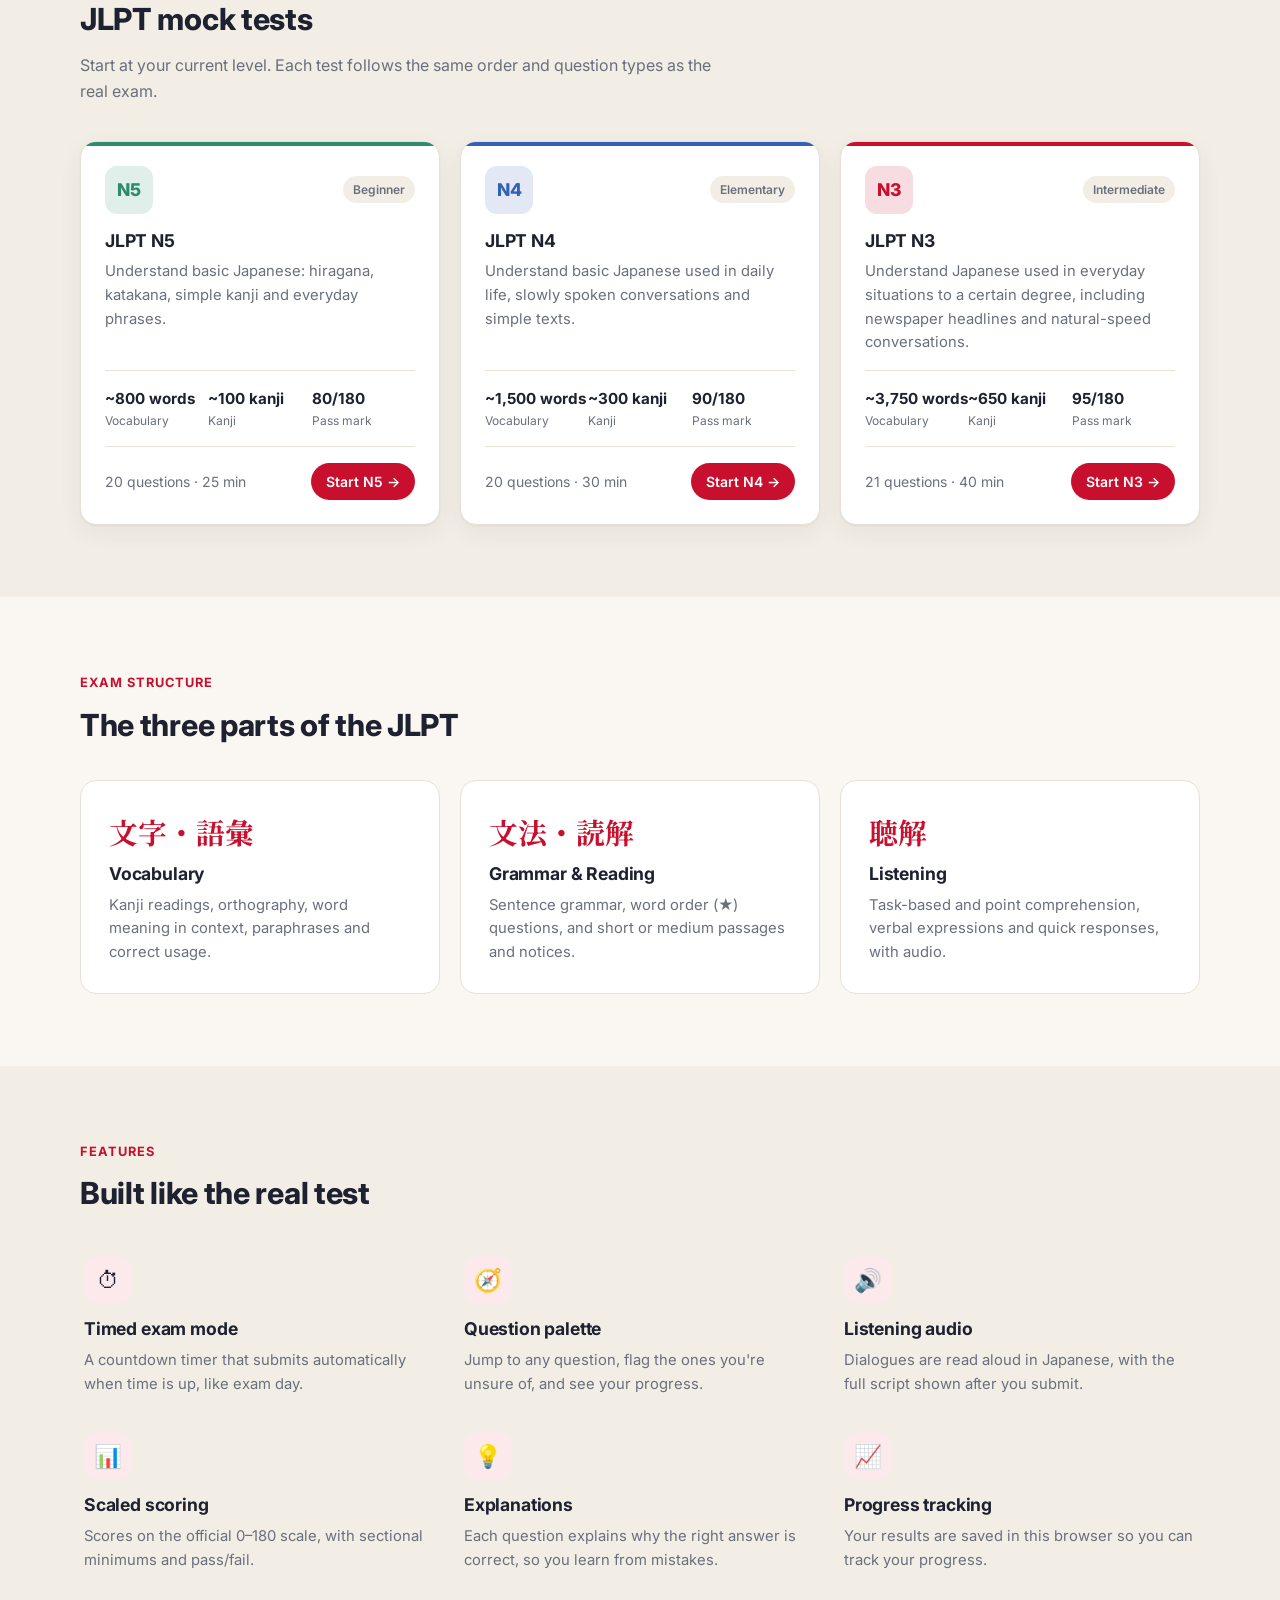
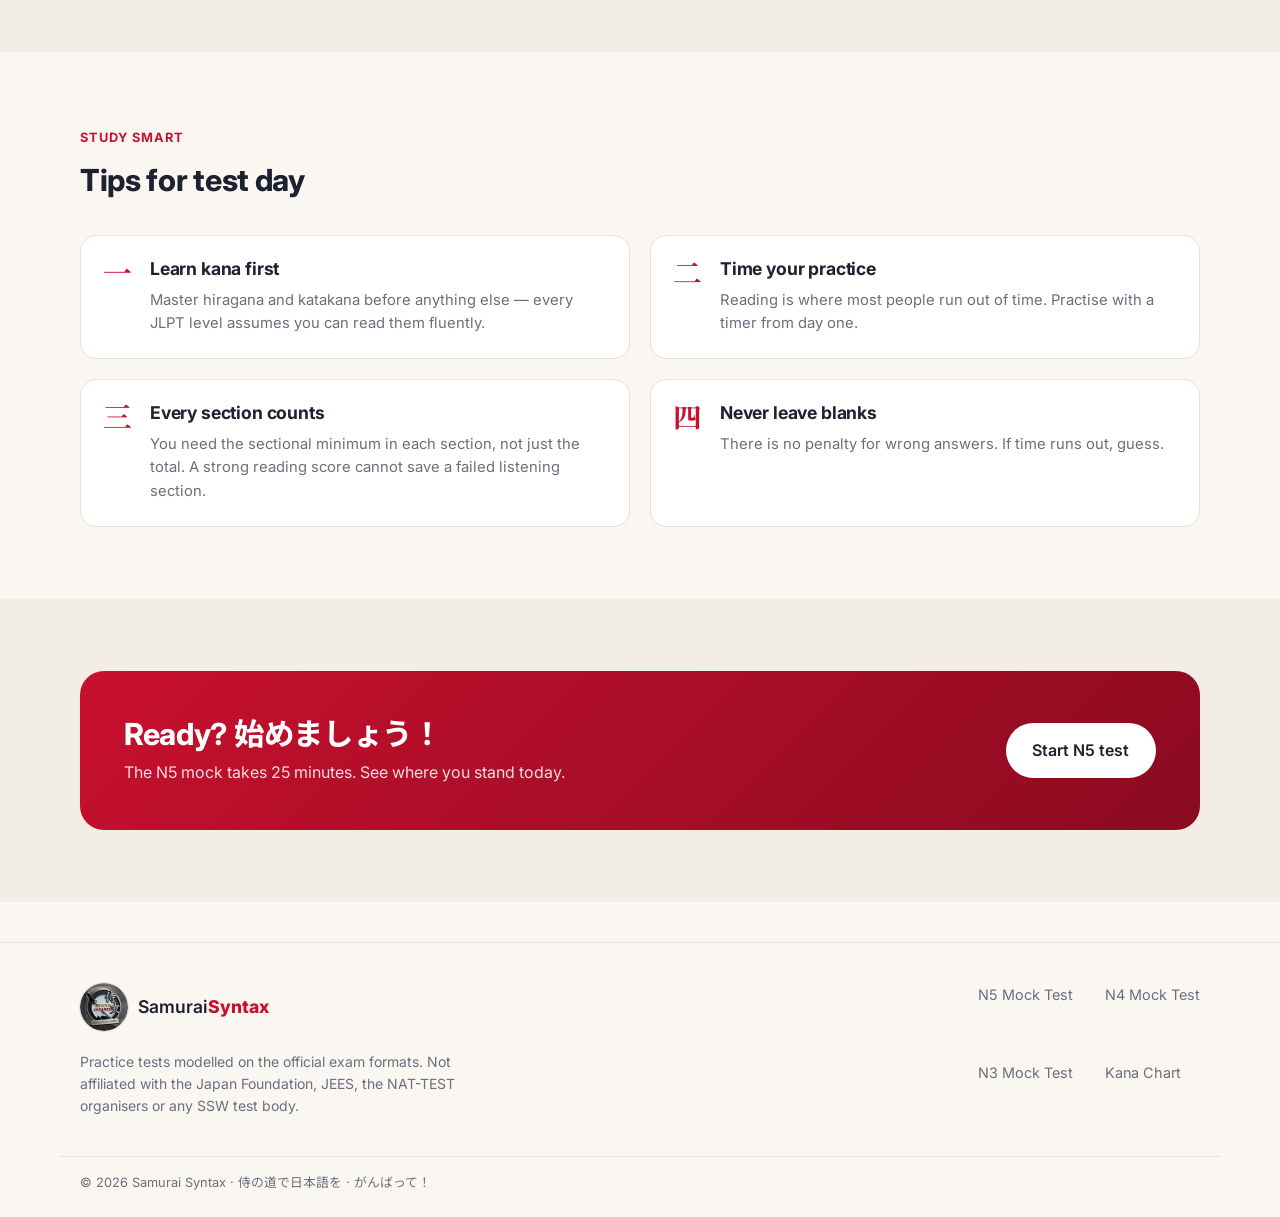
==== commit faa69fc2: "Add accounts, paid mock tests and bKash/Nagad/Rocket/bank payments Students sign up, buy a single te" ====
--- a/index.html
+++ b/index.html
@@ -31,11 +31,13 @@
       <nav class="nav-links" id="navLinks">
         <a href="#/" data-route="home" data-i18n="nav.home">Home</a>
         <a href="#/tests" data-route="tests" data-i18n="nav.tests">Mock Tests</a>
+        <a href="#/shop" data-route="shop" data-i18n="nav.shop">Buy Tests</a>
         <a href="#/live" data-route="live" data-i18n="nav.live" class="nav-live">Live Exam</a>
         <a href="#/study" data-route="study" data-i18n="nav.study">Kana</a>
         <a href="#/history" data-route="history" data-i18n="nav.history">My Results</a>
       </nav>
       <div class="nav-actions">
+        <a class="btn btn-ghost btn-sm account-link" id="accountLink" href="#/login" hidden>Login</a>
         <button class="lang-btn" id="langToggle" data-i18n-attr="aria-label:lang.title">
           <svg viewBox="0 0 24 24" width="16" height="16" aria-hidden="true"><path fill="none" stroke="currentColor" stroke-width="2" stroke-linecap="round" stroke-linejoin="round" d="M12 21a9 9 0 1 0 0-18 9 9 0 0 0 0 18zM3.6 9h16.8M3.6 15h16.8M12 3a14 14 0 0 1 0 18M12 3a14 14 0 0 0 0 18"/></svg>
           <span data-i18n="lang.switch">বাংলা</span>
@@ -83,8 +85,10 @@
   <script src="data.js"></script>
   <script src="i18n.js"></script>
   <script src="live-config.js"></script>
+  <script src="backend-config.js"></script>
   <script src="live.js"></script>
   <script src="protect.js"></script>
+  <script src="shop.js"></script>
   <script src="app.js"></script>
 </body>
 </html>
--- a/style.css
+++ b/style.css
@@ -680,3 +680,65 @@
   body.in-exam * { display: none !important; }
   body.in-exam::after { content: 'Printing is not allowed during the exam.'; display: block; padding: 40px; }
 }
+
+/* ===== Accounts and shop ===== */
+.account-link { white-space: nowrap; }
+.exam-actions { display: flex; flex-wrap: wrap; gap: 8px; }
+.auth-card { max-width: 440px; margin: 0 auto; }
+.auth-links { margin-top: 16px; }
+.mt-sm { margin-top: 8px; }
+.filter-row { display: flex; flex-wrap: wrap; gap: 8px; margin-top: 16px; }
+.shop-exam { margin: 32px 0 16px; }
+.shop-exam:first-child { margin-top: 0; }
+.product-grid { display: grid; grid-template-columns: repeat(auto-fill, minmax(260px, 1fr)); gap: 16px; }
+.product-card {
+  display: flex; flex-direction: column; gap: 8px; padding: 20px; background: var(--surface);
+  border: 1px solid var(--line); border-radius: var(--radius); box-shadow: var(--shadow);
+}
+.product-card .chip { align-self: flex-start; }
+.product-card.course { border-color: var(--accent); }
+.product-card.course .chip { background: var(--accent-soft); color: var(--accent); }
+.product-card h3 { font-size: 1.05rem; margin: 0; }
+.product-card p { flex: 1; margin: 0; }
+.product-foot { display: flex; justify-content: space-between; align-items: center; margin-top: 8px; }
+.price { font-size: 1.25rem; font-weight: 800; }
+.price.big { font-size: 2rem; margin: 8px 0 0; }
+.pay-tabs { display: grid; grid-template-columns: repeat(auto-fit, minmax(110px, 1fr)); gap: 8px; margin-bottom: 12px; }
+.pay-tab {
+  padding: 12px 8px; border-radius: 12px; border: 2px solid var(--line); background: var(--surface);
+  color: var(--ink); font: 700 .95rem var(--font); cursor: pointer;
+}
+.pay-tab.on { border-color: var(--pc, var(--accent)); color: var(--pc, var(--accent)); background: color-mix(in srgb, var(--pc, var(--accent)) 10%, transparent); }
+.pay-bkash { --pc: #e2136e; }
+.pay-nagad { --pc: #ec1c24; }
+.pay-rocket { --pc: #8c3494; }
+.pay-bank { --pc: var(--n4); }
+.pay-box { padding: 16px 20px; border-radius: 12px; background: var(--bg-alt); margin-bottom: 16px; }
+.pay-steps { margin: 0; padding-left: 20px; display: grid; gap: 6px; }
+.pay-dl { display: grid; grid-template-columns: auto 1fr; gap: 6px 16px; margin: 0 0 8px; }
+.pay-dl dt { color: var(--muted); }
+.pay-dl dd { margin: 0; }
+.copy { -webkit-user-select: all; user-select: all; font-family: ui-monospace, monospace; letter-spacing: .03em; }
+.account-grid { display: grid; grid-template-columns: 1fr 320px; gap: 24px; align-items: start; }
+.account-grid > div, .account-grid > aside { display: grid; gap: 20px; }
+.redeem-form { display: flex; gap: 8px; }
+.redeem-form input {
+  flex: 1; min-width: 0; padding: 10px 12px; border-radius: 10px; border: 1px solid var(--line);
+  background: var(--surface); color: var(--ink); font: 500 1rem var(--font);
+}
+.redeem-form input[name="code"] { font: 600 1rem ui-monospace, monospace; text-transform: uppercase;
+}
+.order-row { display: flex; justify-content: space-between; gap: 12px; padding: 10px 0; border-bottom: 1px solid var(--line); }
+.order-row:last-child { border-bottom: 0; }
+.status-pill { align-self: flex-start; white-space: nowrap; font-size: .75rem; font-weight: 700; padding: 3px 10px; border-radius: 999px; background: var(--bg-alt); color: var(--warn); }
+.status-pill.approved { background: var(--ok-soft); color: var(--ok); }
+.status-pill.rejected { background: var(--bad-soft); color: var(--bad); }
+.notice-bar.ok { background: var(--ok-soft); color: var(--ok); }
+.pass { color: var(--ok); }
+.fail { color: var(--bad); }
+.admin-table td { vertical-align: top; }
+.admin-actions { display: flex; flex-wrap: wrap; gap: 6px; align-items: flex-start; min-width: 170px; }
+.admin-out { flex-basis: 100%; }
+.narrow-card { max-width: 520px; }
+@media (max-width: 960px) { .account-grid { grid-template-columns: 1fr; } }
+@media (max-width: 720px) { .account-link { padding: 6px 10px; font-size: .8rem; } }
